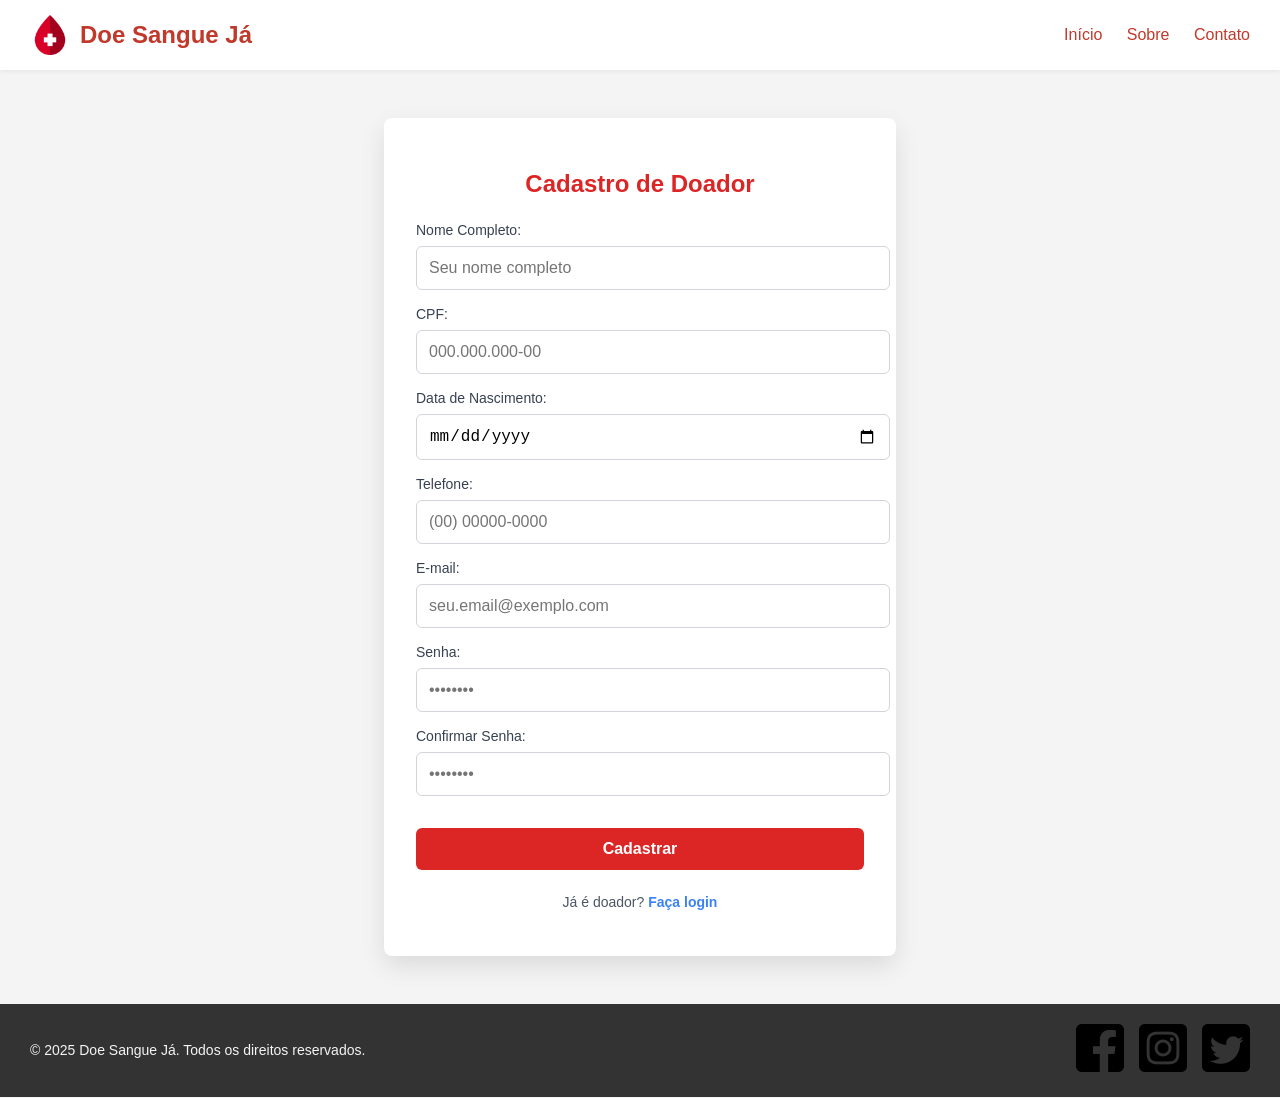
==== view/cadastro.html @ f24238cc "Tela Cadastro" ====
<!DOCTYPE html>
<html lang="pt-BR">
<head>
    <meta charset="UTF-8">
    <meta name="viewport" content="width=device-width, initial-scale=1.0">
    <title>Login - Doação de Sangue</title>
    <link rel="stylesheet" href="../assets/style.css">
</head>
<body>
    <header id="cabecalho">
        <div class="logo">
            <img src="../assets/img/gota-de-sangue.png" class="gota-de-sangue">
            <span class="nome-site">Doe Sangue Já</span>
        </div>
        <nav id="menu-navegacao">
            <a href="#" class="link-menu">Início</a>
            <a href="#" class="link-menu">Sobre</a>
            <a href="#" class="link-menu">Contato</a>
        </nav>
         </header>


    <main>
        <div class="register-card">
            <h2>Cadastro de Doador</h2>
            <form id="registerForm">
              
                <div class="form-group">
                    <label for="fullName">Nome Completo:</label>
                    <input type="text" id="fullName" name="fullName" placeholder="Seu nome completo" required>
                    <div class="error-message" id="fullNameError"></div>
                </div>

                <div class="form-group">
                    <label for="cpf">CPF:</label>
                    <input type="text" id="cpf" name="cpf" placeholder="000.000.000-00" required>
                    <div class="error-message" id="cpfError"></div>
                </div>

               
                <div class="form-group">
                    <label for="birthDate">Data de Nascimento:</label>
                    <input type="date" id="birthDate" name="birthDate" required>
                    <div class="error-message" id="birthDateError"></div>
                </div>

              
                <div class="form-group">
                    <label for="phone">Telefone:</label>
                    <input type="tel" id="phone" name="phone" placeholder="(00) 00000-0000" required>
                    <div class="error-message" id="phoneError"></div>
                </div>

               
                <div class="form-group">
                    <label for="email">E-mail:</label>
                    <input type="email" id="email" name="email" placeholder="seu.email@exemplo.com" required>
                    <div class="error-message" id="emailError"></div>
                </div>

              
                <div class="form-group">
                    <label for="password">Senha:</label>
                    <input type="password" id="password" name="password" placeholder="••••••••" required>
                    <div class="error-message" id="passwordError"></div>
                </div>

                <div class="form-group">
                    <label for="confirmPassword">Confirmar Senha:</label>
                    <input type="password" id="confirmPassword" name="confirmPassword" placeholder="••••••••" required>
                    <div class="error-message" id="confirmPasswordError"></div>
                </div>

                <button type="submit" class="btn-submit">Cadastrar</button>
            </form>

            <div class="form-links">
                <p>Já é doador? <a href="login.html">Faça login</a></p>
            </div>
        </div>
    </main>
         <footer id="rodape">
        <div class="secao-rodape">
            <p>&copy; 2025 Doe Sangue Já. Todos os direitos reservados.</p>
        </div>
        <div class="secao-rodape">
            <a href="#" class="link-social">
                <!-- Ícone do Facebook -->
                <img src="../assets/img/logo-facebook.png" alt="">
            </a>
            <a href="#" class="link-social">
                <!-- Ícone do Instagram -->
                <img src="../assets/img/logo-instagram.png" alt="">
            </a>
            <a href="#" class="link-social">
                <!-- Ícone do Twitter -->
                <img src="../assets/img/logo-twitter.png" alt="">
            </a>
        </div>
    </footer>
</body>
</html>
---- assets/style.css ----
/* Estilos Gerais */
body {
    font-family: Arial, sans-serif;
    background-color: #f4f4f4; /* Fundo cinza claro */
    margin: 0;
    padding: 0;
    display: flex;
    flex-direction: column; /* Para organizar cabeçalho, conteúdo e rodapé */
    min-height: 100vh;
}

/* Cabeçalho */
#cabecalho {
    background-color: #ffffff;
    color: #c0392b;
    padding: 15px 30px;
    display: flex;
    justify-content: space-between;
    align-items: center;
    box-shadow: 0 2px 4px rgba(0, 0, 0, 0.05);
}

.logo {
    display: flex;
    align-items: center;
    font-size: 24px;
    font-weight: bold;
}

.gota-de-sangue {
    margin-right: 10px;
    font-size: 28px;
    height: 40px;
    width: 40px;
}

#menu-navegacao a {
    color: #c0392b;
    text-decoration: none;
    margin-left: 20px;
    font-weight: 500;
    transition: color 0.3s;
}

#menu-navegacao a:hover {
    color: #e74c3c;
}

/* Container Principal (Ajustado para centralizar o conteúdo) */
#container-principal {
    flex-grow: 1; /* Faz com que ocupe o espaço restante */
    display: flex;
    justify-content: center;
    align-items: center;
    width: 100%;
    max-width: 400px;
    margin: 50px auto; /* Adiciona margem superior e inferior para respiro */
}

/* Caixa de Login */
#caixa-login {
    background-color: #ffffff;
    padding: 30px;
    border-radius: 8px;
    box-shadow: 0 4px 8px rgba(0, 0, 0, 0.1);
    text-align: center;
    width: 100%; /* Garante que ocupe a largura máxima do container */
}

/* Título Principal */
.titulo-principal {
    color: #c0392b;
    margin-bottom: 20px;
    font-size: 24px;
}

/* Formulário de Login */
#formulario-login {
    display: flex;
    flex-direction: column;
    gap: 15px;
}

/* Campo do Formulário */
.campo-formulario {
    text-align: left;
}

.campo-formulario label {
    display: block;
    margin-bottom: 5px;
    font-weight: bold;
    color: #333;
}

.campo-formulario input[type="email"],
.campo-formulario input[type="password"] {
    width: 100%;
    padding: 10px;
    border: 1px solid #ccc;
    border-radius: 4px;
    box-sizing: border-box;
}

/* Botão Entrar */
#botao-entrar {
    background-color: #e74c3c;
    color: white;
    padding: 12px;
    border: none;
    border-radius: 4px;
    cursor: pointer;
    font-size: 16px;
    font-weight: bold;
    transition: background-color 0.3s ease;
}

#botao-entrar:hover {
    background-color: #c0392b;
}

/* Links Adicionais */
.links-adicionais {
    margin-top: 20px;
    font-size: 14px;
}

.links-adicionais a {
    color: #3498db;
    text-decoration: none;
    display: block;
    margin-top: 5px;
}

.links-adicionais a:hover {
    text-decoration: underline;
}

/* Rodapé */
#rodape {
    background-color: #333; /* Fundo escuro */
    color: #f4f4f4;
    padding: 20px 30px;
    display: flex;
    justify-content: space-between;
    align-items: center;
    margin-top: auto; /* Empurra o rodapé para o final da página */
    font-size: 14px;
}

.secao-rodape {
    display: flex;
    align-items: center;
}

.link-social {
    color: #f4f4f4;
    text-decoration: none;
    margin-left: 15px;
    font-size: 20px;
    transition: color 0.3s;
}

.link-social:hover {
    color: #e74c3c; /* Cor de destaque no hover */
}

/* Ajuste para o placeholder de ícone no rodapé */
.secao-rodape .icone-placeholder {
    font-size: 20px;
    margin-right: 0;
}
    main {
            flex: 1;
            display: flex;
            align-items: center;
            justify-content: center;
            padding: 3rem 1rem;
        }

        .register-card {
            background-color: white;
            border-radius: 0.5rem;
            box-shadow: 0 10px 25px rgba(0, 0, 0, 0.1);
            padding: 2rem;
            width: 100%;
            max-width: 28rem;
        }

        .register-card h2 {
            font-size: 1.5rem;
            font-weight: bold;
            color: #dc2626;
            margin-bottom: 1.5rem;
            text-align: center;
        }

        .form-group {
            margin-bottom: 1rem;
        }

        .form-group label {
            display: block;
            font-size: 0.875rem;
            font-weight: 500;
            color: #374151;
            margin-bottom: 0.5rem;
        }

        .form-group input {
            width: 100%;
            padding: 0.75rem;
            border: 1px solid #d1d5db;
            border-radius: 0.375rem;
            font-size: 1rem;
            transition: border-color 0.3s ease;
        }

        .form-group input:focus {
            outline: none;
            border-color: #dc2626;
            box-shadow: 0 0 0 3px rgba(220, 38, 38, 0.1);
        }

        .form-group input.error {
            border-color: #ef4444;
        }

        .error-message {
            color: #ef4444;
            font-size: 0.75rem;
            margin-top: 0.25rem;
            display: none;
        }

        .error-message.show {
            display: block;
        }

        .btn-submit {
            width: 100%;
            padding: 0.75rem;
            background-color: #dc2626;
            color: white;
            border: none;
            border-radius: 0.375rem;
            font-size: 1rem;
            font-weight: 600;
            cursor: pointer;
            transition: background-color 0.3s ease;
            margin-top: 1rem;
        }

        .btn-submit:hover {
            background-color: #b91c1c;
        }

        .form-links {
            margin-top: 1.5rem;
            text-align: center;
            font-size: 0.875rem;
        }

        .form-links p {
            color: #4b5563;
        }

        .form-links a {
            color: #3b82f6;
            text-decoration: none;
            transition: color 0.3s ease;
            font-weight: 600;
        }

        .form-links a:hover {
            color: #1d4ed8;
        }
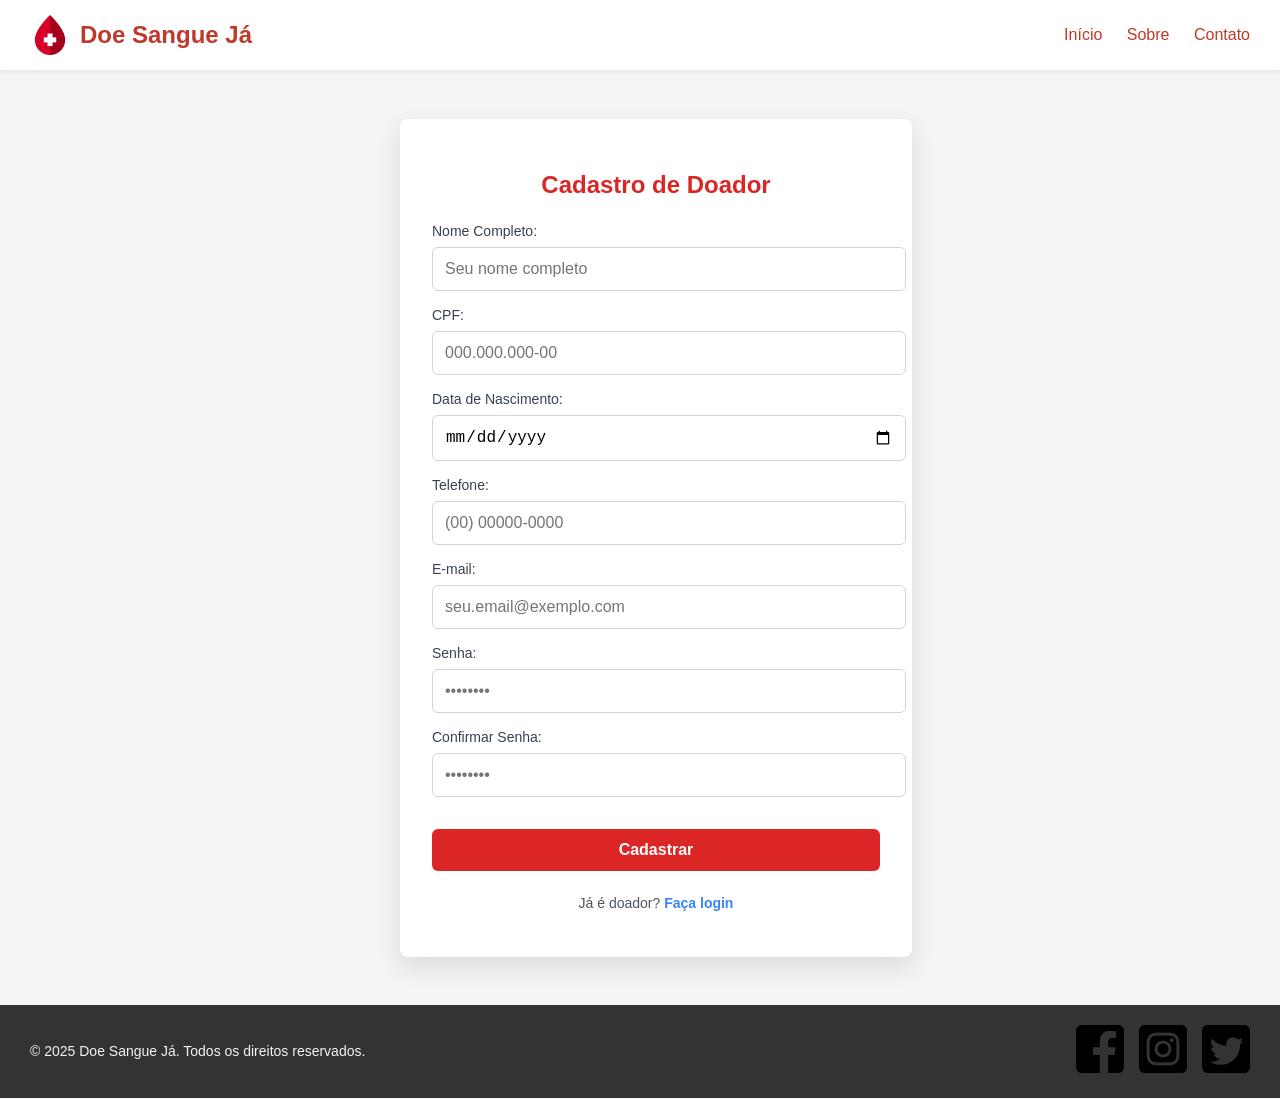
==== commit 924374d1: "protótipo home e index" ====
--- a/view/cadastro.html
+++ b/view/cadastro.html
@@ -13,13 +13,11 @@
             <span class="nome-site">Doe Sangue Já</span>
         </div>
         <nav id="menu-navegacao">
-            <a href="#" class="link-menu">Início</a>
+            <a href="index.html" class="link-menu">Início</a>
             <a href="#" class="link-menu">Sobre</a>
             <a href="#" class="link-menu">Contato</a>
         </nav>
          </header>
-
-
     <main>
         <div class="register-card">
             <h2>Cadastro de Doador</h2>
--- a/assets/style.css
+++ b/assets/style.css
@@ -274,4 +274,360 @@
 
         .form-links a:hover {
             color: #1d4ed8;
-        }+        }
+        header {
+            background-color: white;
+            border-bottom: 1px solid #e5e7eb;
+            padding: 1rem 1.5rem;
+            box-shadow: 0 1px 3px rgba(0, 0, 0, 0.1);
+        }
+
+        .header-container {
+            max-width: 1400px;
+            margin: 0 auto;
+            display: flex;
+            align-items: center;
+            justify-content: space-between;
+        }
+
+        .logo-section {
+            display: flex;
+            align-items: center;
+            gap: 0.75rem;
+        }
+
+        .logo-section img {
+            width: 2rem;
+            height: 2rem;
+        }
+
+        .logo-section h1 {
+            font-size: 1.5rem;
+            font-weight: bold;
+            color: #1f2937;
+        }
+
+        .header-right {
+            display: flex;
+            align-items: center;
+            gap: 1.5rem;
+        }
+
+        .user-info {
+            text-align: right;
+        }
+
+        .user-greeting {
+            font-size: 0.875rem;
+            color: #6b7280;
+        }
+
+        .user-name {
+            font-weight: 600;
+            color: #1f2937;
+        }
+
+        .logout-btn {
+            background-color: white;
+            border: 1px solid #d1d5db;
+            padding: 0.5rem 1rem;
+            border-radius: 0.375rem;
+            cursor: pointer;
+            font-weight: 500;
+            color: #374151;
+            transition: all 0.3s ease;
+            display: flex;
+            align-items: center;
+            gap: 0.5rem;
+        }
+
+        .logout-btn:hover {
+            background-color: #f3f4f6;
+            border-color: #9ca3af;
+        }
+        /* Dashboard Specific */
+
+.header-right {
+    display: flex;
+    align-items: center;
+    gap: 1.5rem;
+}
+
+.user-info {
+    text-align: right;
+}
+
+.user-greeting {
+    font-size: 0.875rem;
+    color: #6b7280;
+}
+
+.user-name {
+    font-weight: 600;
+    color: #1f2937;
+}
+
+.logout-btn {
+    background-color: white;
+    border: 1px solid #d1d5db;
+    padding: 0.5rem 1rem;
+    border-radius: 0.375rem;
+    cursor: pointer;
+    font-weight: 500;
+    color: #374151;
+    transition: all 0.3s ease;
+    display: flex;
+    align-items: center;
+    gap: 0.5rem;
+}
+
+.logout-btn:hover {
+    background-color: #f3f4f6;
+    border-color: #9ca3af;
+}
+
+/* Main Content */
+main {
+    max-width: 1400px;
+    margin: 0 auto;
+    padding: 2rem 1.5rem;
+    width: 100%;
+    display: flex;
+    flex-direction: column;
+}
+
+.dashboard-title {
+    font-size: 2rem;
+    font-weight: bold;
+    color: #1f2937;
+    margin-bottom: 2rem;
+}
+
+/* Cards Grid */
+.cards-grid {
+    display: grid;
+    grid-template-columns: repeat(4, 1fr);
+    gap: 1.5rem;
+    margin-bottom: 2rem;
+    width: 100%;
+}
+
+.card {
+    background-color: white;
+    border-radius: 0.5rem;
+    overflow: hidden;
+    box-shadow: 0 4px 6px rgba(0, 0, 0, 0.07);
+    transition: transform 0.3s ease, box-shadow 0.3s ease;
+    cursor: pointer;
+    display: flex;
+    flex-direction: column;
+    height: 100%;
+}
+
+.card:hover {
+    transform: translateY(-4px);
+    box-shadow: 0 10px 15px rgba(0, 0, 0, 0.1);
+}
+
+.card-header {
+    padding: 1rem;
+    color: white;
+    display: flex;
+    align-items: center;
+    gap: 0.75rem;
+    font-weight: 600;
+    font-size: 1rem;
+}
+
+.card-header svg {
+    width: 1.5rem;
+    height: 1.5rem;
+}
+
+.card-body {
+    padding: 1.5rem;
+    color: #6b7280;
+    font-size: 0.875rem;
+    line-height: 1.5;
+}
+
+/* Card Colors */
+.card-red .card-header {
+    background-color: #dc2626;
+}
+
+.card-blue .card-header {
+    background-color: #2563eb;
+}
+
+.card-green .card-header {
+    background-color: #16a34a;
+}
+
+.card-purple .card-header {
+    background-color: #9333ea;
+}
+
+.card-orange .card-header {
+    background-color: #ea580c;
+}
+
+.card-pink .card-header {
+    background-color: #ec4899;
+}
+
+.card-cyan .card-header {
+    background-color: #0891b2;
+}
+
+.card-indigo .card-header {
+    background-color: #4f46e5;
+}
+
+/* Important Info Section */
+.info-section {
+    background-color: #dbeafe;
+    border: 1px solid #93c5fd;
+    border-radius: 0.5rem;
+    padding: 1.5rem;
+    margin-top: 2rem;
+    width: 100%;
+    grid-column: 1 / -1;
+    clear: both;
+}
+
+.info-title {
+    font-size: 1.125rem;
+    font-weight: 600;
+    color: #1e40af;
+    margin-bottom: 1rem;
+}
+
+.info-list {
+    list-style: none;
+}
+
+.info-list li {
+    color: #1e40af;
+    margin-bottom: 0.75rem;
+    padding-left: 1.5rem;
+    position: relative;
+}
+
+.info-list li:before {
+    content: "•";
+    position: absolute;
+    left: 0;
+    font-weight: bold;
+}
+
+/* Responsive */
+@media (max-width: 1400px) {
+    .cards-grid {
+        grid-template-columns: repeat(4, 1fr);
+    }
+}
+
+@media (max-width: 1200px) {
+    .cards-grid {
+        grid-template-columns: repeat(2, 1fr);
+    }
+}
+
+@media (max-width: 768px) {
+    .header-container {
+        flex-direction: column;
+        gap: 1rem;
+    }
+
+    .header-right {
+        width: 100%;
+        justify-content: space-between;
+    }
+
+    .cards-grid {
+        grid-template-columns: 1fr;
+    }
+
+    .dashboard-title {
+        font-size: 1.5rem;
+    }
+
+    main {
+        padding: 1rem;
+    }
+}
+/* Main Content */
+        main {
+            flex: 1;
+            display: flex;
+            align-items: center;
+            justify-content: center;
+            padding: 3rem 1rem;
+        }
+
+        .content-wrapper {
+            text-align: center;
+            max-width: 42rem;
+        }
+
+        .content-wrapper img {
+            width: 6rem;
+            height: 6rem;
+            margin: 0 auto 1rem;
+        }
+
+        .content-wrapper h2 {
+            font-size: 2.25rem;
+            font-weight: bold;
+            color: #1f2937;
+            margin-bottom: 1rem;
+        }
+
+        .content-wrapper p {
+            font-size: 1.125rem;
+            color: #4b5563;
+            margin-bottom: 2rem;
+            line-height: 1.6;
+        }
+
+        .button-group {
+            display: flex;
+            gap: 1rem;
+            justify-content: center;
+            flex-wrap: wrap;
+        }
+
+        .btn {
+            padding: 0.75rem 2rem;
+            font-size: 1rem;
+            font-weight: 600;
+            border: none;
+            border-radius: 0.375rem;
+            cursor: pointer;
+            transition: all 0.3s ease;
+            text-decoration: none;
+            display: inline-block;
+        }
+
+        .btn-primary {
+            background-color: #dc2626;
+            color: white;
+        }
+
+        .btn-primary:hover {
+            background-color: #b91c1c;
+        }
+
+        .btn-outline {
+            border: 2px solid #dc2626;
+            color: #dc2626;
+            background-color: transparent;
+        }
+
+        .btn-outline:hover {
+            background-color: #fef2f2;
+        }
+
+
+        
